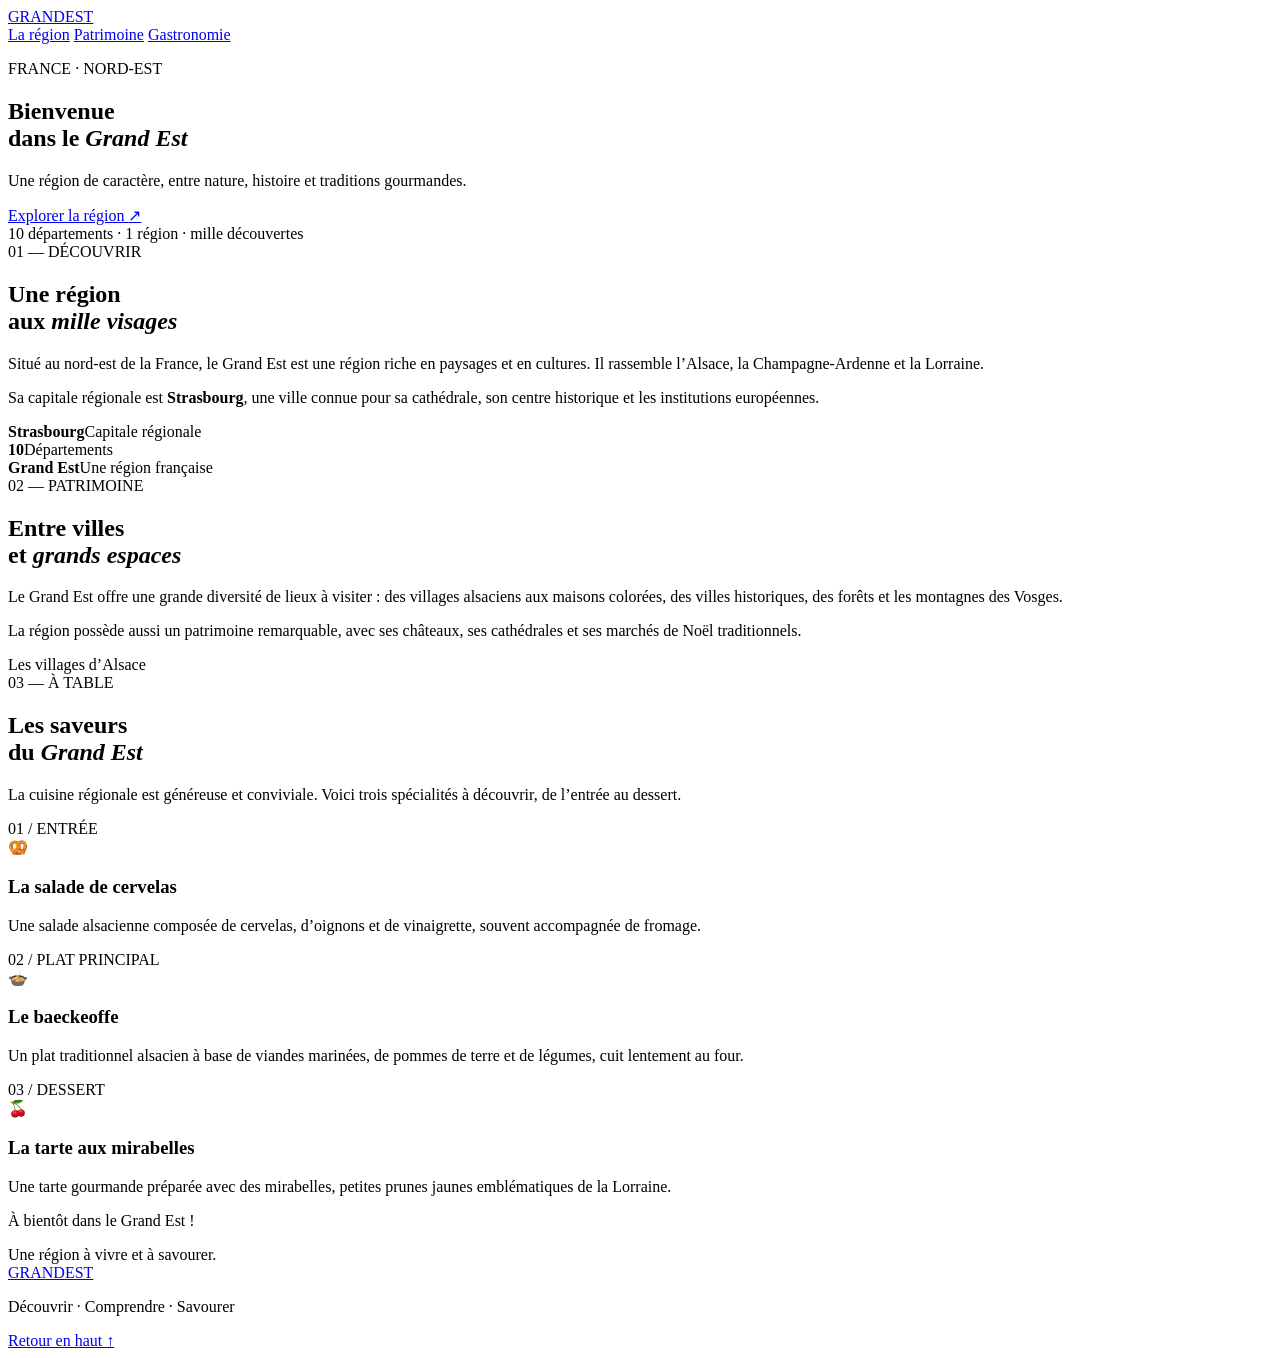
==== index.html @ 7e4b3172 "Add Grand Est website homepage" ====
<!DOCTYPE html>
<html lang="fr">
<head>
  <meta charset="UTF-8">
  <meta name="viewport" content="width=device-width, initial-scale=1.0">
  <meta name="description" content="Découvrez la région Grand Est : ses paysages, son patrimoine et sa gastronomie.">
  <title>Grand Est — Une région à découvrir</title>
  <link rel="preconnect" href="https://fonts.googleapis.com">
  <link rel="preconnect" href="https://fonts.gstatic.com" crossorigin>
  <link href="https://fonts.googleapis.com/css2?family=DM+Sans:wght@400;500;600;700&family=Playfair+Display:wght@600;700;800&display=swap" rel="stylesheet">
  <link rel="stylesheet" href="style.css">
</head>
<body>
  <header class="site-header">
    <a class="logo" href="#accueil">GRAND<span>EST</span></a>
    <nav aria-label="Navigation principale">
      <a href="#region">La région</a>
      <a href="#patrimoine">Patrimoine</a>
      <a href="#gastronomie">Gastronomie</a>
    </nav>
  </header>

  <main>
    <section class="hero" id="accueil">
      <div class="hero-shade"></div>
      <div class="hero-content">
        <p class="eyebrow">FRANCE · NORD-EST</p>
        <h1>Bienvenue<br>dans le <em>Grand Est</em></h1>
        <p class="hero-text">Une région de caractère, entre nature, histoire et traditions gourmandes.</p>
        <a class="button" href="#region">Explorer la région <span>↗</span></a>
      </div>
      <div class="hero-note">10 départements · 1 région · mille découvertes</div>
    </section>

    <section class="intro section" id="region">
      <div class="section-kicker">01 — DÉCOUVRIR</div>
      <div class="intro-grid">
        <div>
          <h2>Une région<br>aux <em>mille visages</em></h2>
        </div>
        <div class="intro-copy">
          <p>Situé au nord-est de la France, le Grand Est est une région riche en paysages et en cultures. Il rassemble l’Alsace, la Champagne-Ardenne et la Lorraine.</p>
          <p>Sa capitale régionale est <strong>Strasbourg</strong>, une ville connue pour sa cathédrale, son centre historique et les institutions européennes.</p>
        </div>
      </div>
      <div class="facts">
        <div><strong>Strasbourg</strong><span>Capitale régionale</span></div>
        <div><strong>10</strong><span>Départements</span></div>
        <div><strong>Grand Est</strong><span>Une région française</span></div>
      </div>
    </section>

    <section class="heritage section" id="patrimoine">
      <div class="section-kicker">02 — PATRIMOINE</div>
      <div class="heritage-grid">
        <div class="heritage-copy">
          <h2>Entre villes<br>et <em>grands espaces</em></h2>
          <p>Le Grand Est offre une grande diversité de lieux à visiter : des villages alsaciens aux maisons colorées, des villes historiques, des forêts et les montagnes des Vosges.</p>
          <p>La région possède aussi un patrimoine remarquable, avec ses châteaux, ses cathédrales et ses marchés de Noël traditionnels.</p>
        </div>
        <div class="heritage-image" role="img" aria-label="Maisons traditionnelles à colombages en Alsace">
          <span>Les villages d’Alsace</span>
        </div>
      </div>
    </section>

    <section class="food section" id="gastronomie">
      <div class="section-kicker">03 — À TABLE</div>
      <div class="food-heading">
        <div>
          <h2>Les saveurs<br>du <em>Grand Est</em></h2>
        </div>
        <p>La cuisine régionale est généreuse et conviviale. Voici trois spécialités à découvrir, de l’entrée au dessert.</p>
      </div>
      <div class="food-grid">
        <article class="food-card">
          <div class="food-number">01 / ENTRÉE</div>
          <div class="food-photo choucroute"><span>🥨</span></div>
          <div class="food-info">
            <h3>La salade de cervelas</h3>
            <p>Une salade alsacienne composée de cervelas, d’oignons et de vinaigrette, souvent accompagnée de fromage.</p>
          </div>
        </article>
        <article class="food-card">
          <div class="food-number">02 / PLAT PRINCIPAL</div>
          <div class="food-photo baeckeoffe"><span>🍲</span></div>
          <div class="food-info">
            <h3>Le baeckeoffe</h3>
            <p>Un plat traditionnel alsacien à base de viandes marinées, de pommes de terre et de légumes, cuit lentement au four.</p>
          </div>
        </article>
        <article class="food-card">
          <div class="food-number">03 / DESSERT</div>
          <div class="food-photo tarte"><span>🍒</span></div>
          <div class="food-info">
            <h3>La tarte aux mirabelles</h3>
            <p>Une tarte gourmande préparée avec des mirabelles, petites prunes jaunes emblématiques de la Lorraine.</p>
          </div>
        </article>
      </div>
    </section>

    <section class="closing">
      <p>À bientôt dans le Grand Est !</p>
      <span>Une région à vivre et à savourer.</span>
    </section>
  </main>

  <footer>
    <a class="logo" href="#accueil">GRAND<span>EST</span></a>
    <p>Découvrir · Comprendre · Savourer</p>
    <a href="#accueil" class="back-top">Retour en haut ↑</a>
  </footer>
</body>
</html>
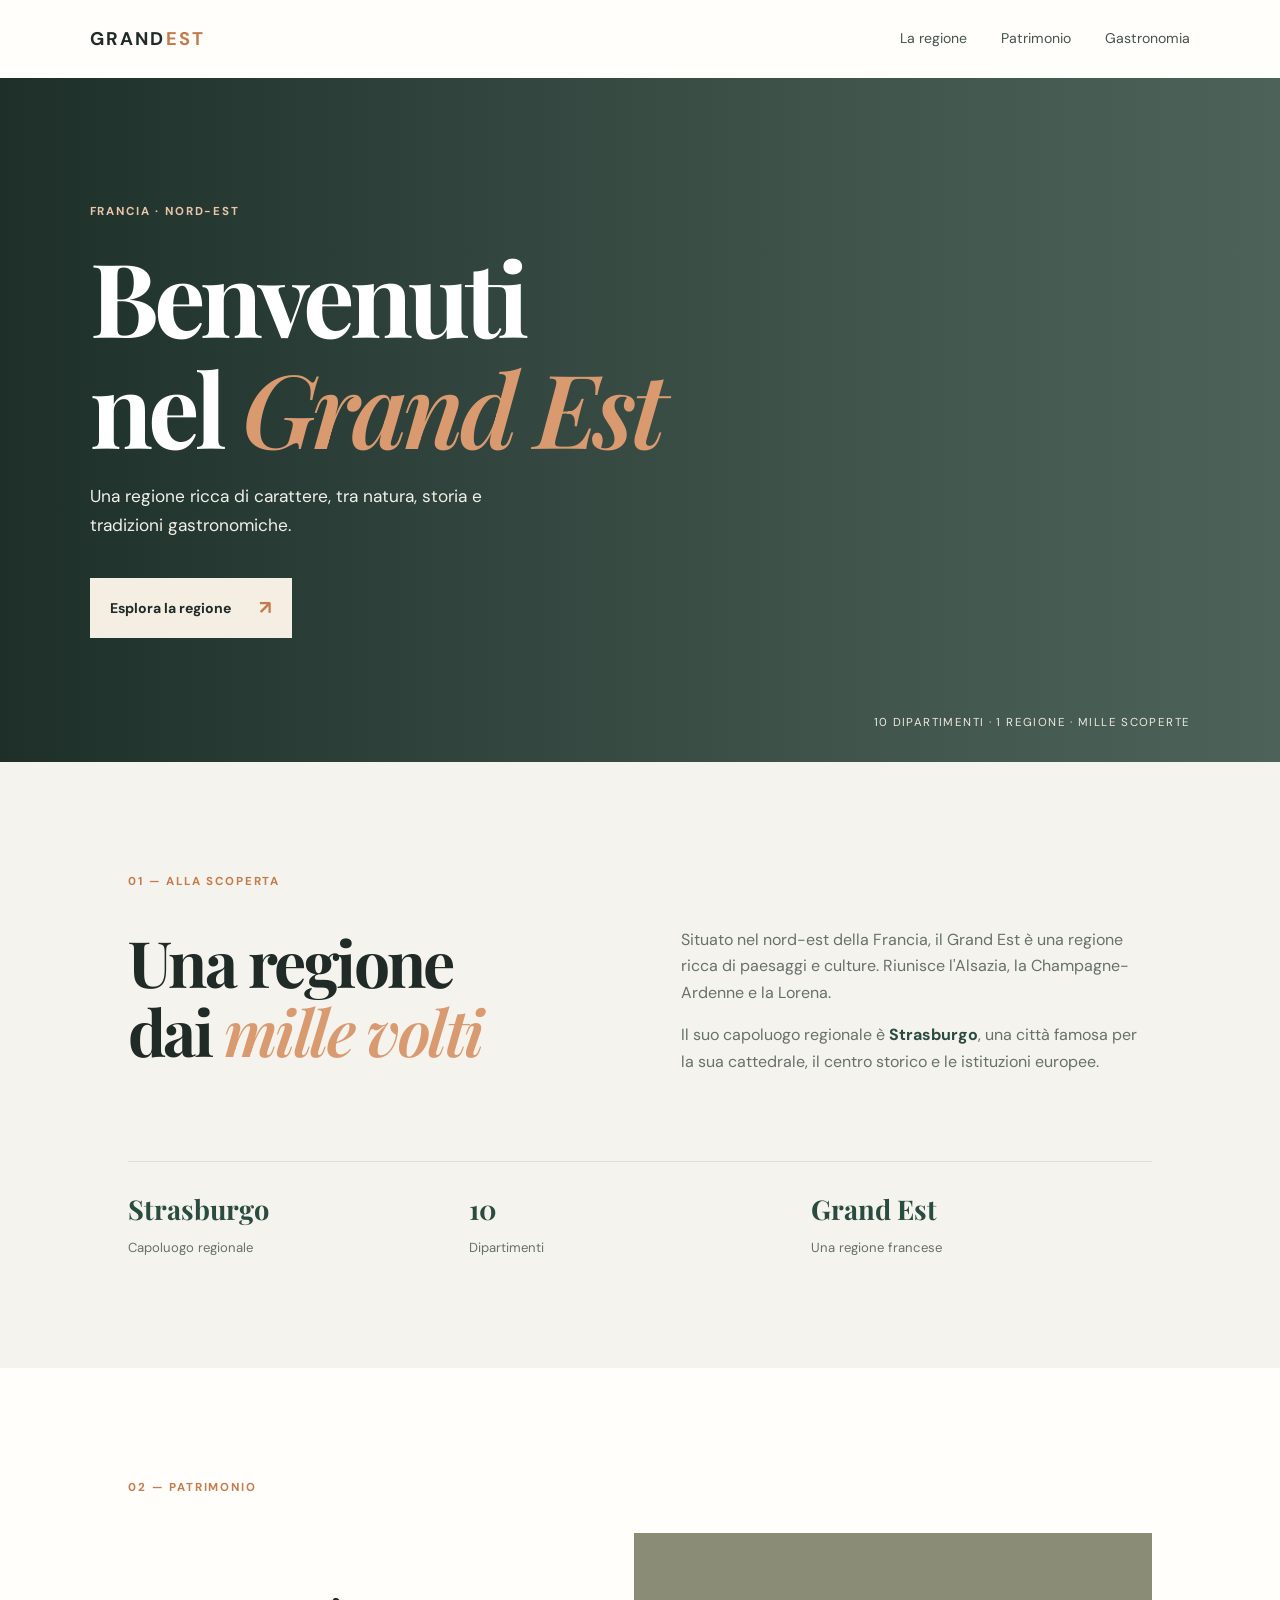
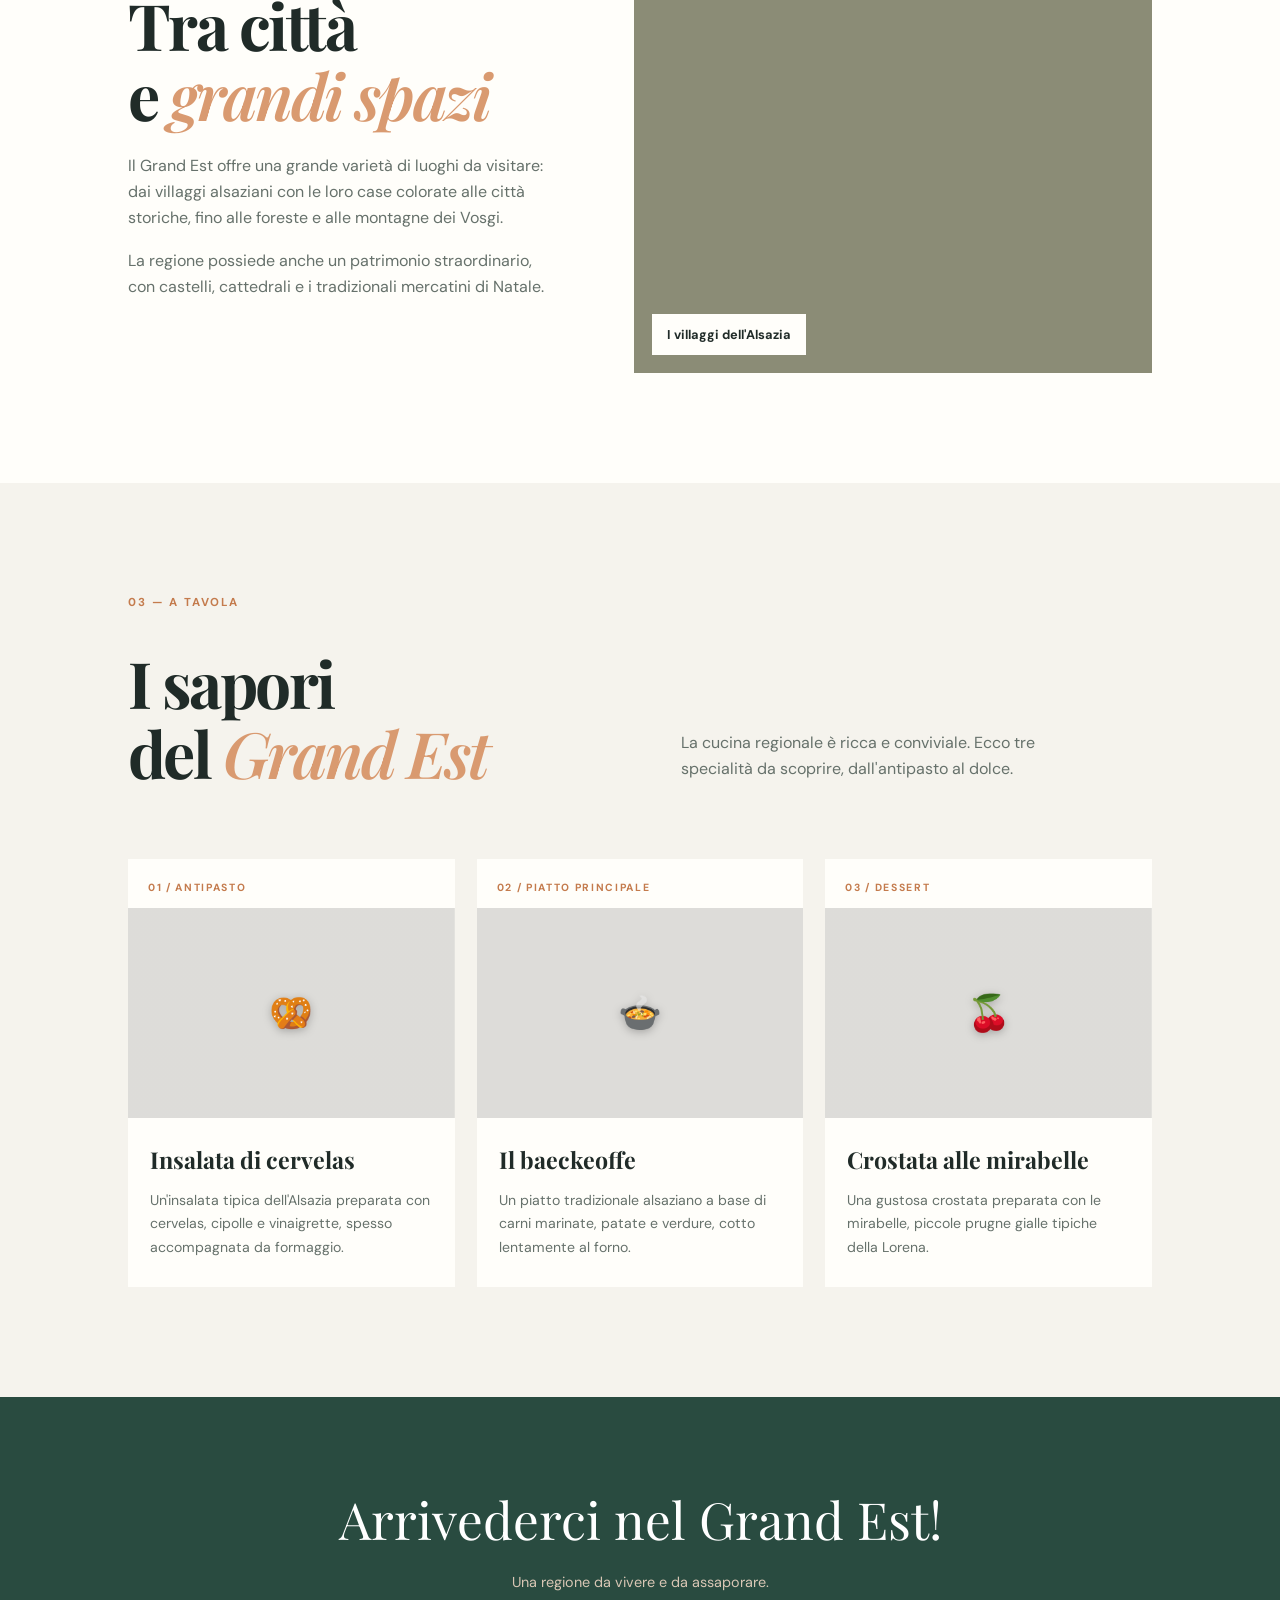
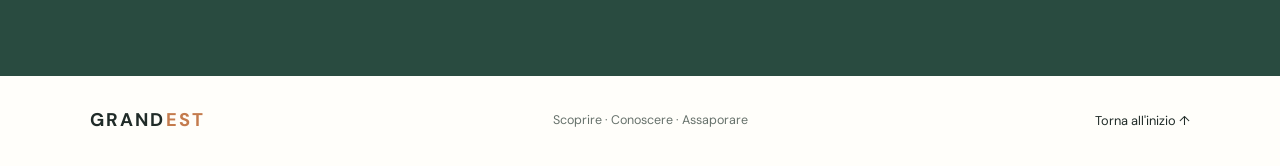
==== commit 28919fe9: "Translate website content into Italian" ====
--- a/index.html
+++ b/index.html
@@ -1,10 +1,10 @@
 <!DOCTYPE html>
-<html lang="fr">
+<html lang="it">
 <head>
   <meta charset="UTF-8">
   <meta name="viewport" content="width=device-width, initial-scale=1.0">
-  <meta name="description" content="Découvrez la région Grand Est : ses paysages, son patrimoine et sa gastronomie.">
-  <title>Grand Est — Une région à découvrir</title>
+  <meta name="description" content="Scopri la regione Grand Est: i suoi paesaggi, il patrimonio e la gastronomia.">
+  <title>Grand Est — Una regione da scoprire</title>
   <link rel="preconnect" href="https://fonts.googleapis.com">
   <link rel="preconnect" href="https://fonts.gstatic.com" crossorigin>
   <link href="https://fonts.googleapis.com/css2?family=DM+Sans:wght@400;500;600;700&family=Playfair+Display:wght@600;700;800&display=swap" rel="stylesheet">
@@ -12,104 +12,104 @@
 </head>
 <body>
   <header class="site-header">
-    <a class="logo" href="#accueil">GRAND<span>EST</span></a>
-    <nav aria-label="Navigation principale">
-      <a href="#region">La région</a>
-      <a href="#patrimoine">Patrimoine</a>
-      <a href="#gastronomie">Gastronomie</a>
+    <a class="logo" href="#inizio">GRAND<span>EST</span></a>
+    <nav aria-label="Navigazione principale">
+      <a href="#regione">La regione</a>
+      <a href="#patrimonio">Patrimonio</a>
+      <a href="#gastronomia">Gastronomia</a>
     </nav>
   </header>
 
   <main>
-    <section class="hero" id="accueil">
+    <section class="hero" id="inizio">
       <div class="hero-shade"></div>
       <div class="hero-content">
-        <p class="eyebrow">FRANCE · NORD-EST</p>
-        <h1>Bienvenue<br>dans le <em>Grand Est</em></h1>
-        <p class="hero-text">Une région de caractère, entre nature, histoire et traditions gourmandes.</p>
-        <a class="button" href="#region">Explorer la région <span>↗</span></a>
+        <p class="eyebrow">FRANCIA · NORD-EST</p>
+        <h1>Benvenuti<br>nel <em>Grand Est</em></h1>
+        <p class="hero-text">Una regione ricca di carattere, tra natura, storia e tradizioni gastronomiche.</p>
+        <a class="button" href="#regione">Esplora la regione <span>↗</span></a>
       </div>
-      <div class="hero-note">10 départements · 1 région · mille découvertes</div>
+      <div class="hero-note">10 dipartimenti · 1 regione · mille scoperte</div>
     </section>
 
-    <section class="intro section" id="region">
-      <div class="section-kicker">01 — DÉCOUVRIR</div>
+    <section class="intro section" id="regione">
+      <div class="section-kicker">01 — ALLA SCOPERTA</div>
       <div class="intro-grid">
         <div>
-          <h2>Une région<br>aux <em>mille visages</em></h2>
+          <h2>Una regione<br>dai <em>mille volti</em></h2>
         </div>
         <div class="intro-copy">
-          <p>Situé au nord-est de la France, le Grand Est est une région riche en paysages et en cultures. Il rassemble l’Alsace, la Champagne-Ardenne et la Lorraine.</p>
-          <p>Sa capitale régionale est <strong>Strasbourg</strong>, une ville connue pour sa cathédrale, son centre historique et les institutions européennes.</p>
+          <p>Situato nel nord-est della Francia, il Grand Est è una regione ricca di paesaggi e culture. Riunisce l'Alsazia, la Champagne-Ardenne e la Lorena.</p>
+          <p>Il suo capoluogo regionale è <strong>Strasburgo</strong>, una città famosa per la sua cattedrale, il centro storico e le istituzioni europee.</p>
         </div>
       </div>
       <div class="facts">
-        <div><strong>Strasbourg</strong><span>Capitale régionale</span></div>
-        <div><strong>10</strong><span>Départements</span></div>
-        <div><strong>Grand Est</strong><span>Une région française</span></div>
+        <div><strong>Strasburgo</strong><span>Capoluogo regionale</span></div>
+        <div><strong>10</strong><span>Dipartimenti</span></div>
+        <div><strong>Grand Est</strong><span>Una regione francese</span></div>
       </div>
     </section>
 
-    <section class="heritage section" id="patrimoine">
-      <div class="section-kicker">02 — PATRIMOINE</div>
+    <section class="heritage section" id="patrimonio">
+      <div class="section-kicker">02 — PATRIMONIO</div>
       <div class="heritage-grid">
         <div class="heritage-copy">
-          <h2>Entre villes<br>et <em>grands espaces</em></h2>
-          <p>Le Grand Est offre une grande diversité de lieux à visiter : des villages alsaciens aux maisons colorées, des villes historiques, des forêts et les montagnes des Vosges.</p>
-          <p>La région possède aussi un patrimoine remarquable, avec ses châteaux, ses cathédrales et ses marchés de Noël traditionnels.</p>
+          <h2>Tra città<br>e <em>grandi spazi</em></h2>
+          <p>Il Grand Est offre una grande varietà di luoghi da visitare: dai villaggi alsaziani con le loro case colorate alle città storiche, fino alle foreste e alle montagne dei Vosgi.</p>
+          <p>La regione possiede anche un patrimonio straordinario, con castelli, cattedrali e i tradizionali mercatini di Natale.</p>
         </div>
-        <div class="heritage-image" role="img" aria-label="Maisons traditionnelles à colombages en Alsace">
-          <span>Les villages d’Alsace</span>
+        <div class="heritage-image" role="img" aria-label="Case tradizionali a graticcio in Alsazia">
+          <span>I villaggi dell'Alsazia</span>
         </div>
       </div>
     </section>
 
-    <section class="food section" id="gastronomie">
-      <div class="section-kicker">03 — À TABLE</div>
+    <section class="food section" id="gastronomia">
+      <div class="section-kicker">03 — A TAVOLA</div>
       <div class="food-heading">
         <div>
-          <h2>Les saveurs<br>du <em>Grand Est</em></h2>
+          <h2>I sapori<br>del <em>Grand Est</em></h2>
         </div>
-        <p>La cuisine régionale est généreuse et conviviale. Voici trois spécialités à découvrir, de l’entrée au dessert.</p>
+        <p>La cucina regionale è ricca e conviviale. Ecco tre specialità da scoprire, dall'antipasto al dolce.</p>
       </div>
       <div class="food-grid">
         <article class="food-card">
-          <div class="food-number">01 / ENTRÉE</div>
+          <div class="food-number">01 / ANTIPASTO</div>
           <div class="food-photo choucroute"><span>🥨</span></div>
           <div class="food-info">
-            <h3>La salade de cervelas</h3>
-            <p>Une salade alsacienne composée de cervelas, d’oignons et de vinaigrette, souvent accompagnée de fromage.</p>
+            <h3>Insalata di cervelas</h3>
+            <p>Un'insalata tipica dell'Alsazia preparata con cervelas, cipolle e vinaigrette, spesso accompagnata da formaggio.</p>
           </div>
         </article>
         <article class="food-card">
-          <div class="food-number">02 / PLAT PRINCIPAL</div>
+          <div class="food-number">02 / PIATTO PRINCIPALE</div>
           <div class="food-photo baeckeoffe"><span>🍲</span></div>
           <div class="food-info">
-            <h3>Le baeckeoffe</h3>
-            <p>Un plat traditionnel alsacien à base de viandes marinées, de pommes de terre et de légumes, cuit lentement au four.</p>
+            <h3>Il baeckeoffe</h3>
+            <p>Un piatto tradizionale alsaziano a base di carni marinate, patate e verdure, cotto lentamente al forno.</p>
           </div>
         </article>
         <article class="food-card">
           <div class="food-number">03 / DESSERT</div>
           <div class="food-photo tarte"><span>🍒</span></div>
           <div class="food-info">
-            <h3>La tarte aux mirabelles</h3>
-            <p>Une tarte gourmande préparée avec des mirabelles, petites prunes jaunes emblématiques de la Lorraine.</p>
+            <h3>Crostata alle mirabelle</h3>
+            <p>Una gustosa crostata preparata con le mirabelle, piccole prugne gialle tipiche della Lorena.</p>
           </div>
         </article>
       </div>
     </section>
 
     <section class="closing">
-      <p>À bientôt dans le Grand Est !</p>
-      <span>Une région à vivre et à savourer.</span>
+      <p>Arrivederci nel Grand Est!</p>
+      <span>Una regione da vivere e da assaporare.</span>
     </section>
   </main>
 
   <footer>
-    <a class="logo" href="#accueil">GRAND<span>EST</span></a>
-    <p>Découvrir · Comprendre · Savourer</p>
-    <a href="#accueil" class="back-top">Retour en haut ↑</a>
+    <a class="logo" href="#inizio">GRAND<span>EST</span></a>
+    <p>Scoprire · Conoscere · Assaporare</p>
+    <a href="#inizio" class="back-top">Torna all'inizio ↑</a>
   </footer>
 </body>
 </html>
--- a/style.css
+++ b/style.css
@@ -0,0 +1,83 @@
+:root {
+  --ink: #202b28;
+  --muted: #66716b;
+  --cream: #f5f3ed;
+  --paper: #fffefa;
+  --green: #294b40;
+  --orange: #c47b4d;
+  --line: #deded5;
+}
+* { box-sizing: border-box; }
+html { scroll-behavior: smooth; }
+body { margin: 0; color: var(--ink); background: var(--paper); font-family: "DM Sans", sans-serif; line-height: 1.65; }
+a { color: inherit; text-decoration: none; }
+.site-header { height: 78px; padding: 0 7%; display: flex; align-items: center; justify-content: space-between; background: var(--paper); }
+.logo { font-size: 1.15rem; font-weight: 700; letter-spacing: .12em; }
+.logo span { color: var(--orange); }
+nav { display: flex; gap: 34px; }
+nav a { font-size: .88rem; color: #46534d; transition: color .2s; }
+nav a:hover, .back-top:hover { color: var(--orange); }
+.hero { min-height: 610px; height: min(76vh, 760px); position: relative; display: flex; align-items: center; padding: 7%; color: white; background: #52685e url("https://images.unsplash.com/photo-1500530855697-b586d89ba3ee?auto=format&fit=crop&w=2000&q=85") center 52%/cover; }
+.hero-shade { position: absolute; inset: 0; background: linear-gradient(90deg, rgba(15,31,27,.78), rgba(15,31,27,.28) 65%, rgba(15,31,27,.08)); }
+.hero-content { position: relative; max-width: 650px; }
+.eyebrow, .section-kicker, .food-number { font-size: .72rem; font-weight: 700; letter-spacing: .16em; }
+.eyebrow { color: #e9c6a8; }
+h1, h2, h3, p { margin-top: 0; }
+h1, h2 { font-family: "Playfair Display", Georgia, serif; line-height: 1.08; }
+h1 { margin: 20px 0; font-size: clamp(3.6rem, 8vw, 6.8rem); letter-spacing: -.045em; }
+h1 em, h2 em { color: #d99a70; font-weight: 600; }
+.hero-text { max-width: 430px; color: #f0f0e9; font-size: 1.08rem; }
+.button { display: inline-flex; gap: 28px; align-items: center; margin-top: 22px; padding: 14px 20px; background: #f5eee3; color: var(--ink); font-size: .88rem; font-weight: 700; }
+.button span { color: var(--orange); font-size: 1.2rem; }
+.hero-note { position: absolute; right: 7%; bottom: 30px; font-size: .72rem; letter-spacing: .12em; color: #eee9df; text-transform: uppercase; }
+.section { padding: 110px 10%; }
+.section-kicker { color: var(--orange); margin-bottom: 36px; }
+.intro { background: var(--cream); }
+.intro-grid, .food-heading { display: grid; grid-template-columns: 1fr 1fr; gap: 8%; }
+h2 { font-size: clamp(2.8rem, 5vw, 4.5rem); letter-spacing: -.04em; margin-bottom: 24px; }
+.intro-copy { max-width: 540px; color: var(--muted); }
+.intro-copy strong { color: var(--green); }
+.facts { display: grid; grid-template-columns: repeat(3, 1fr); margin-top: 70px; border-top: 1px solid var(--line); }
+.facts div { padding: 25px 20px 0 0; display: flex; flex-direction: column; gap: 5px; }
+.facts strong { font-family: "Playfair Display", serif; font-size: 1.7rem; color: var(--green); }
+.facts span { font-size: .82rem; color: var(--muted); }
+.heritage-grid { display: grid; grid-template-columns: .9fr 1.1fr; gap: 8%; align-items: center; }
+.heritage-copy p { color: var(--muted); max-width: 470px; }
+.heritage-image { min-height: 440px; position: relative; background: #8b8c76 url("https://images.unsplash.com/photo-1470770841072-f978cf4d019e?auto=format&fit=crop&w=1200&q=85") center/cover; }
+.heritage-image span { position: absolute; bottom: 18px; left: 18px; background: var(--paper); padding: 10px 15px; font-size: .8rem; font-weight: 700; }
+.food { background: var(--cream); }
+.food-heading { align-items: end; margin-bottom: 48px; }
+.food-heading p { max-width: 420px; color: var(--muted); margin-bottom: 28px; }
+.food-grid { display: grid; grid-template-columns: repeat(3, 1fr); gap: 22px; }
+.food-card { background: var(--paper); }
+.food-number { padding: 20px 20px 12px; color: var(--orange); font-size: .65rem; }
+.food-photo { height: 210px; display: grid; place-items: center; background-size: cover; background-position: center; }
+.food-photo span { font-size: 2.2rem; filter: drop-shadow(0 2px 4px rgba(0,0,0,.25)); }
+.choucroute { background-image: linear-gradient(#0002,#0002), url("https://images.unsplash.com/photo-1547592180-85f173990554?auto=format&fit=crop&w=800&q=80"); }
+.baeckeoffe { background-image: linear-gradient(#0002,#0002), url("https://images.unsplash.com/photo-1547592180-85f173990554?auto=format&fit=crop&w=800&q=80"); }
+.tarte { background-image: linear-gradient(#0002,#0002), url("https://images.unsplash.com/photo-1488477181946-6428a0291777?auto=format&fit=crop&w=800&q=80"); }
+.food-info { padding: 23px 22px 28px; }
+.food-info h3 { font-family: "Playfair Display", serif; font-size: 1.45rem; margin-bottom: 10px; }
+.food-info p { color: var(--muted); font-size: .88rem; margin-bottom: 0; }
+.closing { padding: 80px 20px; text-align: center; background: var(--green); color: white; }
+.closing p { font-family: "Playfair Display", serif; font-size: clamp(2rem, 4vw, 3.2rem); margin-bottom: 8px; }
+.closing span { color: #d9c7b5; font-size: .9rem; }
+footer { min-height: 90px; padding: 22px 7%; display: flex; align-items: center; justify-content: space-between; gap: 20px; }
+footer p { color: var(--muted); font-size: .78rem; margin: 0; }
+.back-top { font-size: .8rem; }
+@media (max-width: 760px) {
+  .site-header { height: auto; min-height: 72px; padding: 18px 6%; align-items: flex-start; gap: 16px; flex-direction: column; }
+  nav { gap: 18px; flex-wrap: wrap; }
+  .hero { min-height: 590px; height: auto; padding: 90px 7%; }
+  .hero-note { left: 7%; right: auto; font-size: .6rem; }
+  .section { padding: 75px 7%; }
+  .intro-grid, .heritage-grid, .food-heading { grid-template-columns: 1fr; gap: 18px; }
+  .facts { margin-top: 40px; }
+  .facts div { padding-right: 8px; }
+  .facts strong { font-size: 1.25rem; }
+  .heritage-image { min-height: 320px; }
+  .food-grid { grid-template-columns: 1fr; gap: 18px; }
+  .food-photo { height: 240px; }
+  footer { align-items: flex-start; flex-direction: column; padding: 28px 7%; }
+}
+@media (prefers-reduced-motion: reduce) { html { scroll-behavior: auto; } * { transition: none !important; } }
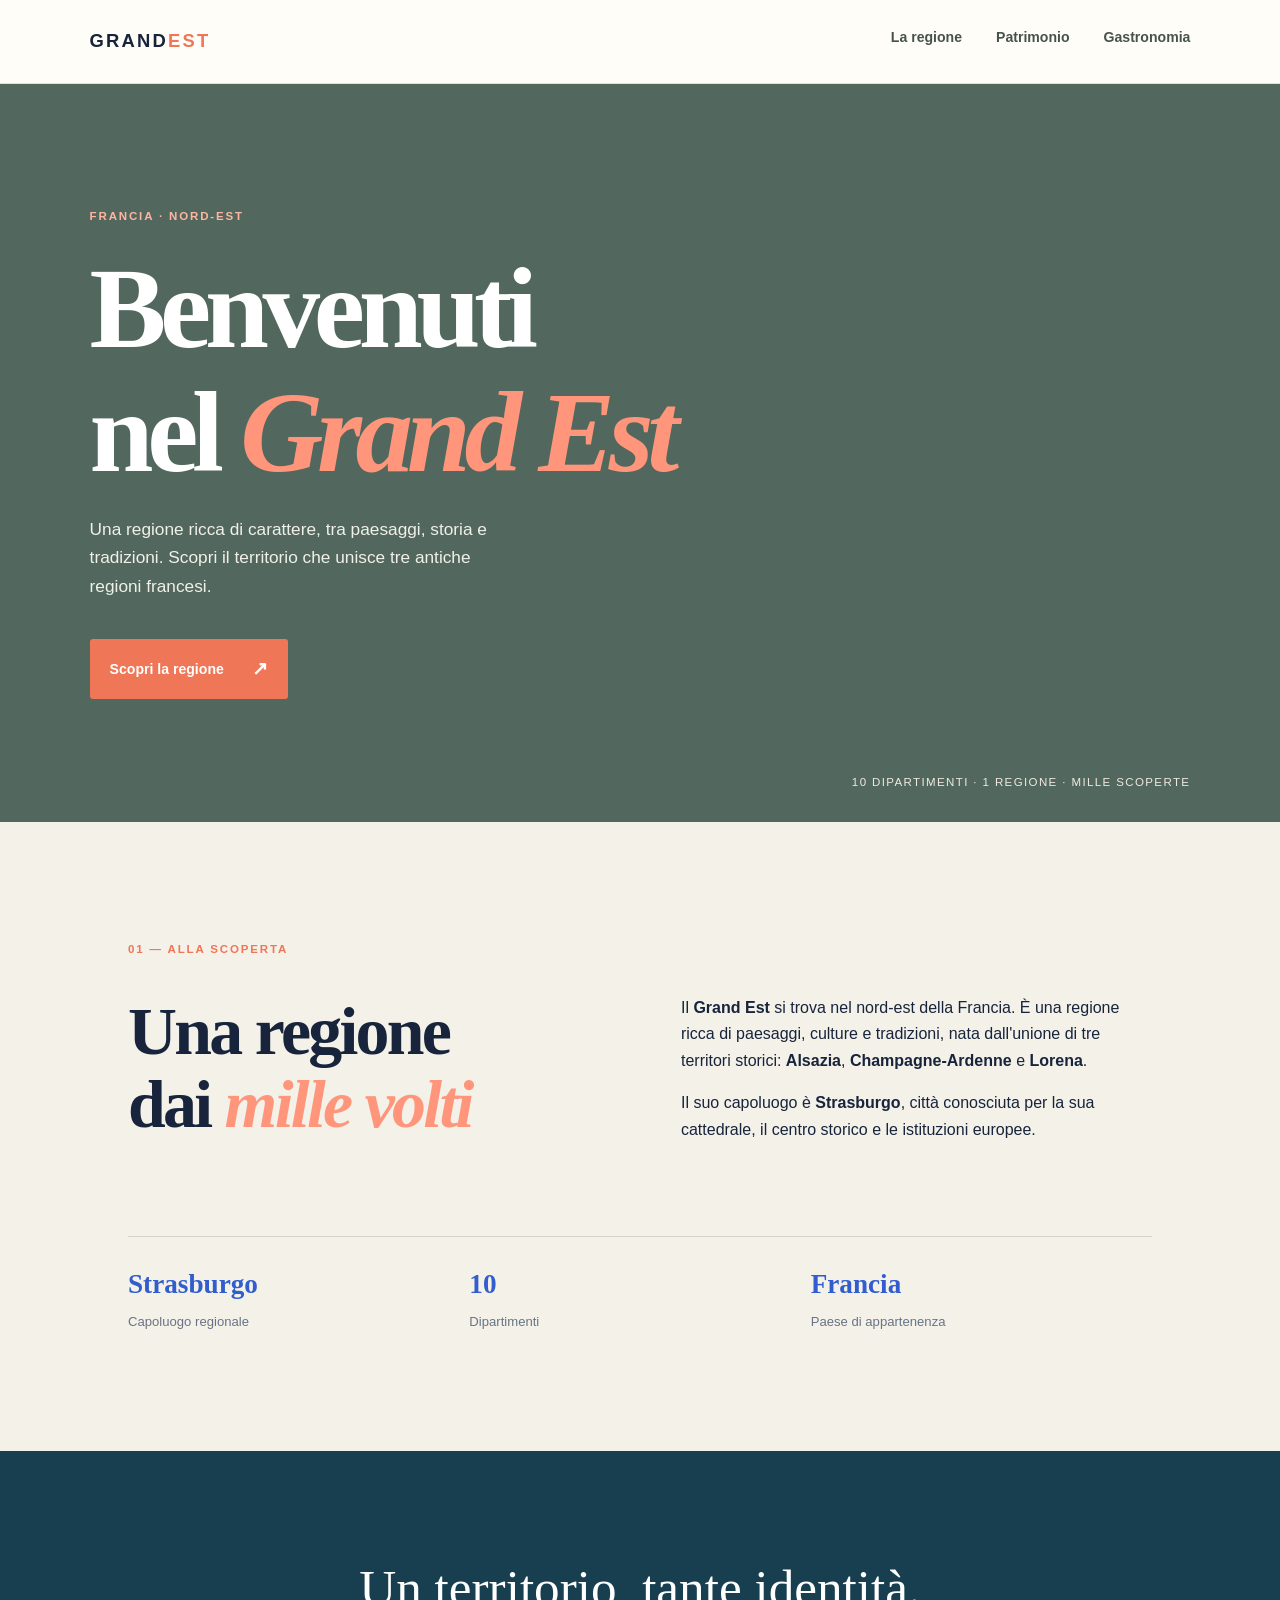
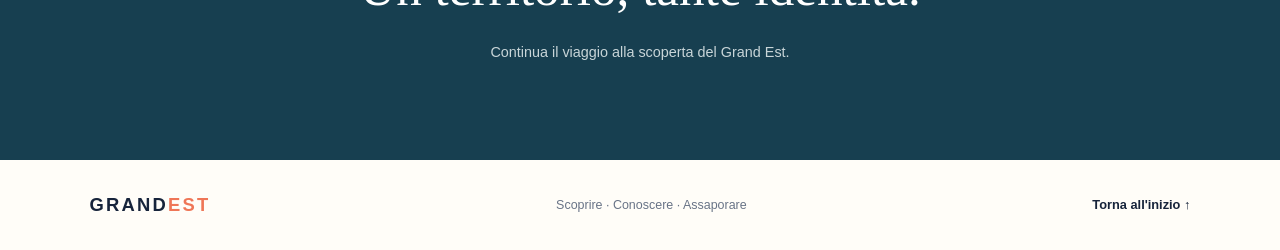
==== commit 60e9b7b5: "Organizza la home nella pagina La regione" ====
--- a/index.html
+++ b/index.html
@@ -1,115 +1,7 @@
 <!DOCTYPE html>
-<html lang="it">
-<head>
-  <meta charset="UTF-8">
-  <meta name="viewport" content="width=device-width, initial-scale=1.0">
-  <meta name="description" content="Scopri la regione Grand Est: i suoi paesaggi, il patrimonio e la gastronomia.">
-  <title>Grand Est — Una regione da scoprire</title>
-  <link rel="preconnect" href="https://fonts.googleapis.com">
-  <link rel="preconnect" href="https://fonts.gstatic.com" crossorigin>
-  <link href="https://fonts.googleapis.com/css2?family=DM+Sans:wght@400;500;600;700&family=Playfair+Display:wght@600;700;800&display=swap" rel="stylesheet">
-  <link rel="stylesheet" href="style.css">
-</head>
+<html lang="it"><head><meta charset="UTF-8"><meta name="viewport" content="width=device-width, initial-scale=1.0"><meta name="description" content="Scopri il Grand Est, regione del nord-est della Francia."><title>Grand Est — La regione</title><link rel="stylesheet" href="style.css"></head>
 <body>
-  <header class="site-header">
-    <a class="logo" href="#inizio">GRAND<span>EST</span></a>
-    <nav aria-label="Navigazione principale">
-      <a href="#regione">La regione</a>
-      <a href="#patrimonio">Patrimonio</a>
-      <a href="#gastronomia">Gastronomia</a>
-    </nav>
-  </header>
-
-  <main>
-    <section class="hero" id="inizio">
-      <div class="hero-shade"></div>
-      <div class="hero-content">
-        <p class="eyebrow">FRANCIA · NORD-EST</p>
-        <h1>Benvenuti<br>nel <em>Grand Est</em></h1>
-        <p class="hero-text">Una regione ricca di carattere, tra natura, storia e tradizioni gastronomiche.</p>
-        <a class="button" href="#regione">Esplora la regione <span>↗</span></a>
-      </div>
-      <div class="hero-note">10 dipartimenti · 1 regione · mille scoperte</div>
-    </section>
-
-    <section class="intro section" id="regione">
-      <div class="section-kicker">01 — ALLA SCOPERTA</div>
-      <div class="intro-grid">
-        <div>
-          <h2>Una regione<br>dai <em>mille volti</em></h2>
-        </div>
-        <div class="intro-copy">
-          <p>Situato nel nord-est della Francia, il Grand Est è una regione ricca di paesaggi e culture. Riunisce l'Alsazia, la Champagne-Ardenne e la Lorena.</p>
-          <p>Il suo capoluogo regionale è <strong>Strasburgo</strong>, una città famosa per la sua cattedrale, il centro storico e le istituzioni europee.</p>
-        </div>
-      </div>
-      <div class="facts">
-        <div><strong>Strasburgo</strong><span>Capoluogo regionale</span></div>
-        <div><strong>10</strong><span>Dipartimenti</span></div>
-        <div><strong>Grand Est</strong><span>Una regione francese</span></div>
-      </div>
-    </section>
-
-    <section class="heritage section" id="patrimonio">
-      <div class="section-kicker">02 — PATRIMONIO</div>
-      <div class="heritage-grid">
-        <div class="heritage-copy">
-          <h2>Tra città<br>e <em>grandi spazi</em></h2>
-          <p>Il Grand Est offre una grande varietà di luoghi da visitare: dai villaggi alsaziani con le loro case colorate alle città storiche, fino alle foreste e alle montagne dei Vosgi.</p>
-          <p>La regione possiede anche un patrimonio straordinario, con castelli, cattedrali e i tradizionali mercatini di Natale.</p>
-        </div>
-        <div class="heritage-image" role="img" aria-label="Case tradizionali a graticcio in Alsazia">
-          <span>I villaggi dell'Alsazia</span>
-        </div>
-      </div>
-    </section>
-
-    <section class="food section" id="gastronomia">
-      <div class="section-kicker">03 — A TAVOLA</div>
-      <div class="food-heading">
-        <div>
-          <h2>I sapori<br>del <em>Grand Est</em></h2>
-        </div>
-        <p>La cucina regionale è ricca e conviviale. Ecco tre specialità da scoprire, dall'antipasto al dolce.</p>
-      </div>
-      <div class="food-grid">
-        <article class="food-card">
-          <div class="food-number">01 / ANTIPASTO</div>
-          <div class="food-photo choucroute"><span>🥨</span></div>
-          <div class="food-info">
-            <h3>Insalata di cervelas</h3>
-            <p>Un'insalata tipica dell'Alsazia preparata con cervelas, cipolle e vinaigrette, spesso accompagnata da formaggio.</p>
-          </div>
-        </article>
-        <article class="food-card">
-          <div class="food-number">02 / PIATTO PRINCIPALE</div>
-          <div class="food-photo baeckeoffe"><span>🍲</span></div>
-          <div class="food-info">
-            <h3>Il baeckeoffe</h3>
-            <p>Un piatto tradizionale alsaziano a base di carni marinate, patate e verdure, cotto lentamente al forno.</p>
-          </div>
-        </article>
-        <article class="food-card">
-          <div class="food-number">03 / DESSERT</div>
-          <div class="food-photo tarte"><span>🍒</span></div>
-          <div class="food-info">
-            <h3>Crostata alle mirabelle</h3>
-            <p>Una gustosa crostata preparata con le mirabelle, piccole prugne gialle tipiche della Lorena.</p>
-          </div>
-        </article>
-      </div>
-    </section>
-
-    <section class="closing">
-      <p>Arrivederci nel Grand Est!</p>
-      <span>Una regione da vivere e da assaporare.</span>
-    </section>
-  </main>
-
-  <footer>
-    <a class="logo" href="#inizio">GRAND<span>EST</span></a>
-    <p>Scoprire · Conoscere · Assaporare</p>
-    <a href="#inizio" class="back-top">Torna all'inizio ↑</a>
-  </footer>
-</body>
-</html>+<header class="site-header"><a class="logo" href="index.html">GRAND<span>EST</span></a><nav aria-label="Navigazione principale"><a class="active" href="index.html">La regione</a><a href="patrimonio.html">Patrimonio</a><a href="gastronomia.html">Gastronomia</a></nav></header>
+<main><section class="hero hero-region"><div class="hero-content"><p class="eyebrow">FRANCIA · NORD-EST</p><h1>Benvenuti<br>nel <em>Grand Est</em></h1><p class="hero-text">Una regione ricca di carattere, tra paesaggi, storia e tradizioni. Scopri il territorio che unisce tre antiche regioni francesi.</p><a class="button" href="#presentazione">Scopri la regione <span>↗</span></a></div><div class="hero-note">10 dipartimenti · 1 regione · mille scoperte</div></section>
+<section class="section intro" id="presentazione"><p class="section-kicker">01 — ALLA SCOPERTA</p><div class="intro-grid"><div><h2>Una regione<br>dai <em>mille volti</em></h2></div><div class="copy"><p>Il <strong class="key">Grand Est</strong> si trova nel nord-est della Francia. È una regione ricca di paesaggi, culture e tradizioni, nata dall'unione di tre territori storici: <strong class="key">Alsazia</strong>, <strong class="key">Champagne-Ardenne</strong> e <strong class="key">Lorena</strong>.</p><p>Il suo capoluogo è <strong class="key">Strasburgo</strong>, città conosciuta per la sua cattedrale, il centro storico e le istituzioni europee.</p></div></div><div class="facts"><div><strong>Strasburgo</strong><span>Capoluogo regionale</span></div><div><strong>10</strong><span>Dipartimenti</span></div><div><strong>Francia</strong><span>Paese di appartenenza</span></div></div></section><section class="closing"><p>Un territorio, tante identità.</p><span>Continua il viaggio alla scoperta del Grand Est.</span></section></main>
+<footer><a class="logo" href="index.html">GRAND<span>EST</span></a><p>Scoprire · Conoscere · Assaporare</p><a href="#" class="back-top">Torna all'inizio ↑</a></footer></body></html>
--- a/style.css
+++ b/style.css
@@ -80,4 +80,32 @@
   .food-photo { height: 240px; }
   footer { align-items: flex-start; flex-direction: column; padding: 28px 7%; }
 }
-@media (prefers-reduced-motion: reduce) { html { scroll-behavior: auto; } * { transition: none !important; } }+@media (prefers-reduced-motion: reduce) { html { scroll-behavior: auto; } * { transition: none !important; } }
+/* Redesign: magazine di viaggio contemporaneo */
+:root{--ink:#17243b;--muted:#687386;--cream:#f4f1e9;--paper:#fffdf8;--green:#173f50;--orange:#ef7657;--line:#e4dfd4;--blue:#315dce}
+body{color:var(--ink);background:var(--paper)}
+.site-header{min-height:84px;border-bottom:1px solid var(--line)}
+.logo{font-weight:800}.logo span,.section-kicker,.food-number{color:var(--orange)}
+nav a{font-weight:600;position:relative}nav a:hover{color:var(--blue)}
+nav a:after{content:"";display:block;width:0;height:2px;margin-top:5px;background:var(--orange);transition:width .25s}
+nav a:hover:after{width:100%}
+.hero{min-height:650px;height:min(82vh,820px);overflow:hidden}
+.hero-shade{background:linear-gradient(90deg,rgba(13,28,48,.84),rgba(13,28,48,.42) 58%,rgba(13,28,48,.08))}
+.eyebrow{color:#ffb59f}h1{font-size:clamp(3.8rem,9vw,7.5rem);letter-spacing:-.055em}
+h1 em,h2 em{color:#ff967b}
+.button{background:var(--orange);color:white;border-radius:3px;font-weight:800;transition:transform .2s,background .2s}
+.button:hover{transform:translateY(-3px);background:#dc6045}.button span{color:white}
+.section{padding-top:118px;padding-bottom:118px}
+.intro,.food{background:var(--cream)}h2{font-size:clamp(2.9rem,5.3vw,5rem)}
+.intro-copy,.heritage-copy p,.food-heading p{color:var(--muted)}
+.intro-copy strong,.facts strong{color:var(--blue)}
+.facts{border-top-color:#d8d2c7}
+.heritage-image{border-radius:4px;box-shadow:18px 18px 0 #f0e9dd}
+.heritage-image span{font-weight:800;letter-spacing:.04em}
+.food-grid{gap:24px}
+.food-card{border:1px solid #e9e3d9;overflow:hidden;transition:transform .25s,box-shadow .25s}
+.food-card:hover{transform:translateY(-7px);box-shadow:0 18px 35px rgba(23,36,59,.09)}
+.food-info h3{font-size:1.55rem}.food-info p{color:var(--muted)}
+.closing{background:var(--green);padding:95px 20px}.closing span{color:#c8d5d8}
+.back-top{font-weight:700;transition:color .2s}.back-top:hover{color:var(--orange)}
+@media(max-width:760px){.site-header{min-height:72px}.section{padding-top:78px;padding-bottom:78px}.heritage-image{box-shadow:9px 9px 0 #f0e9dd}.food-grid{gap:19px}}
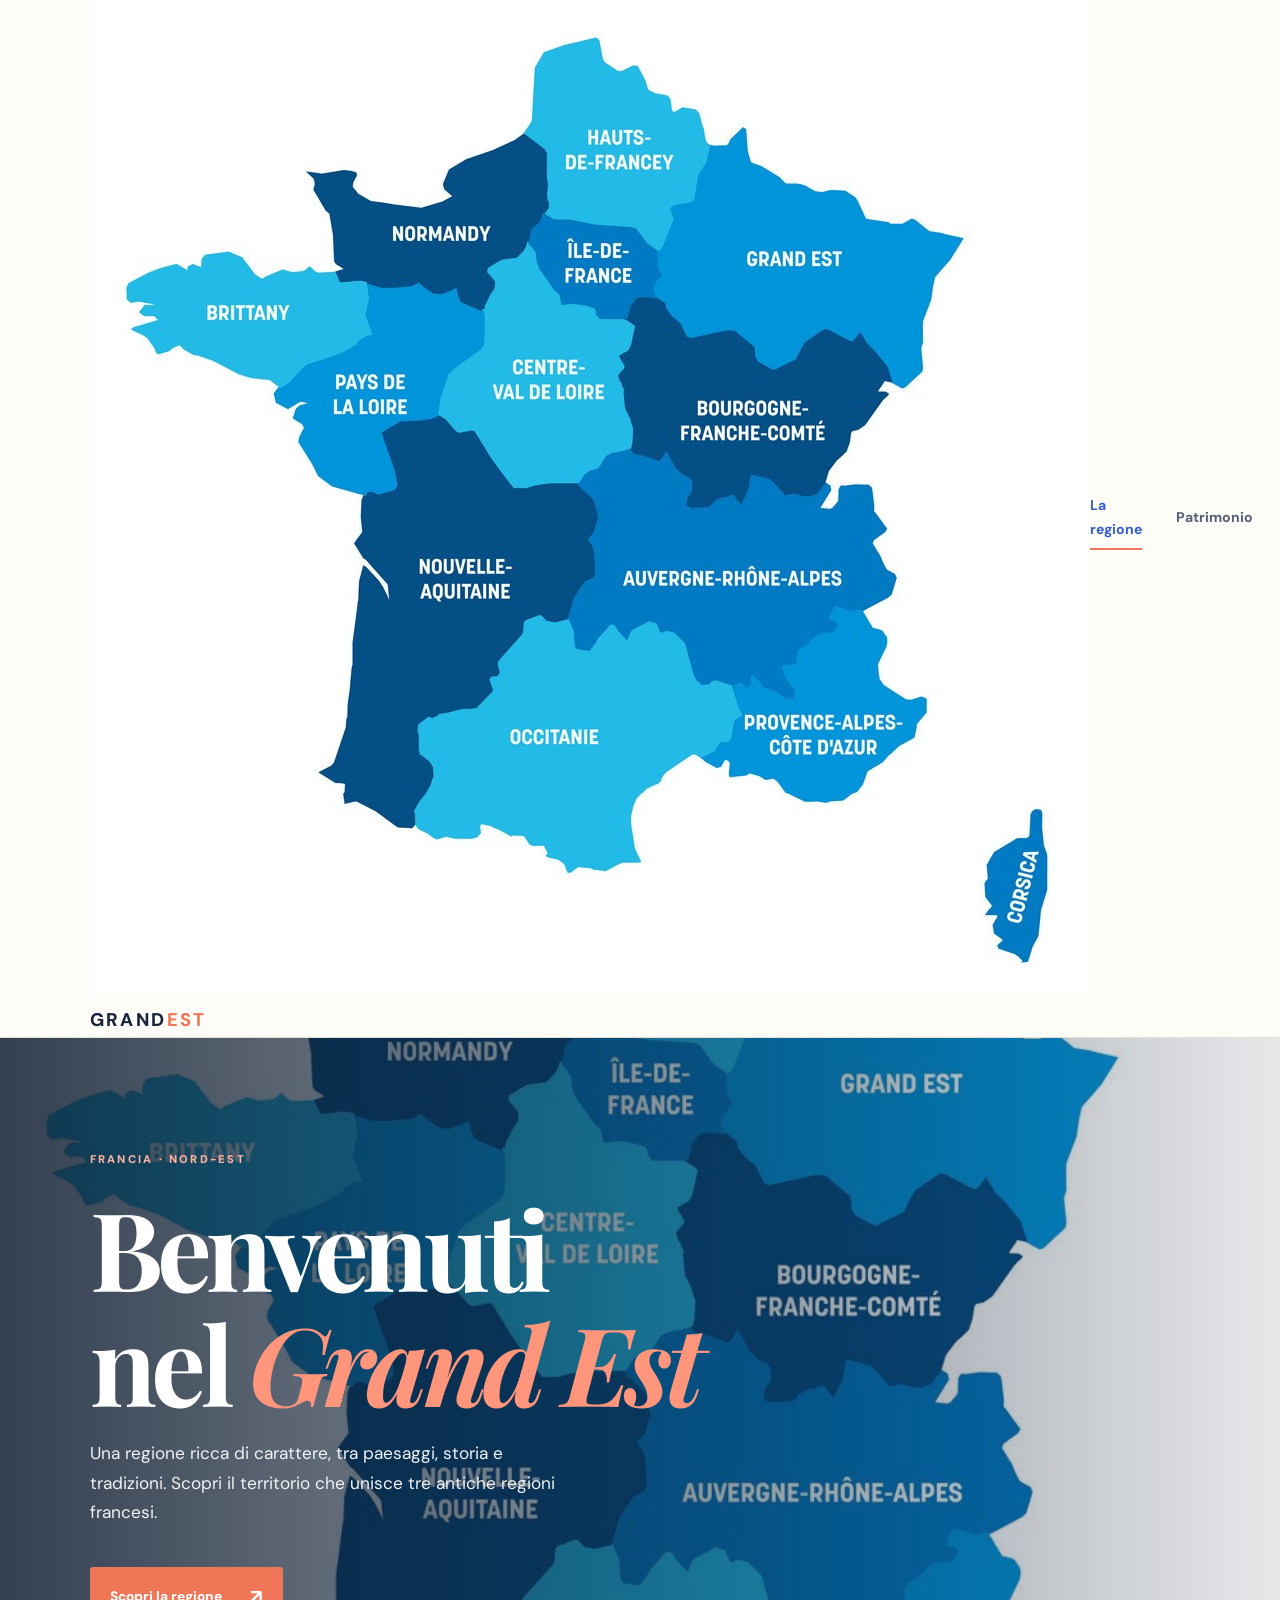
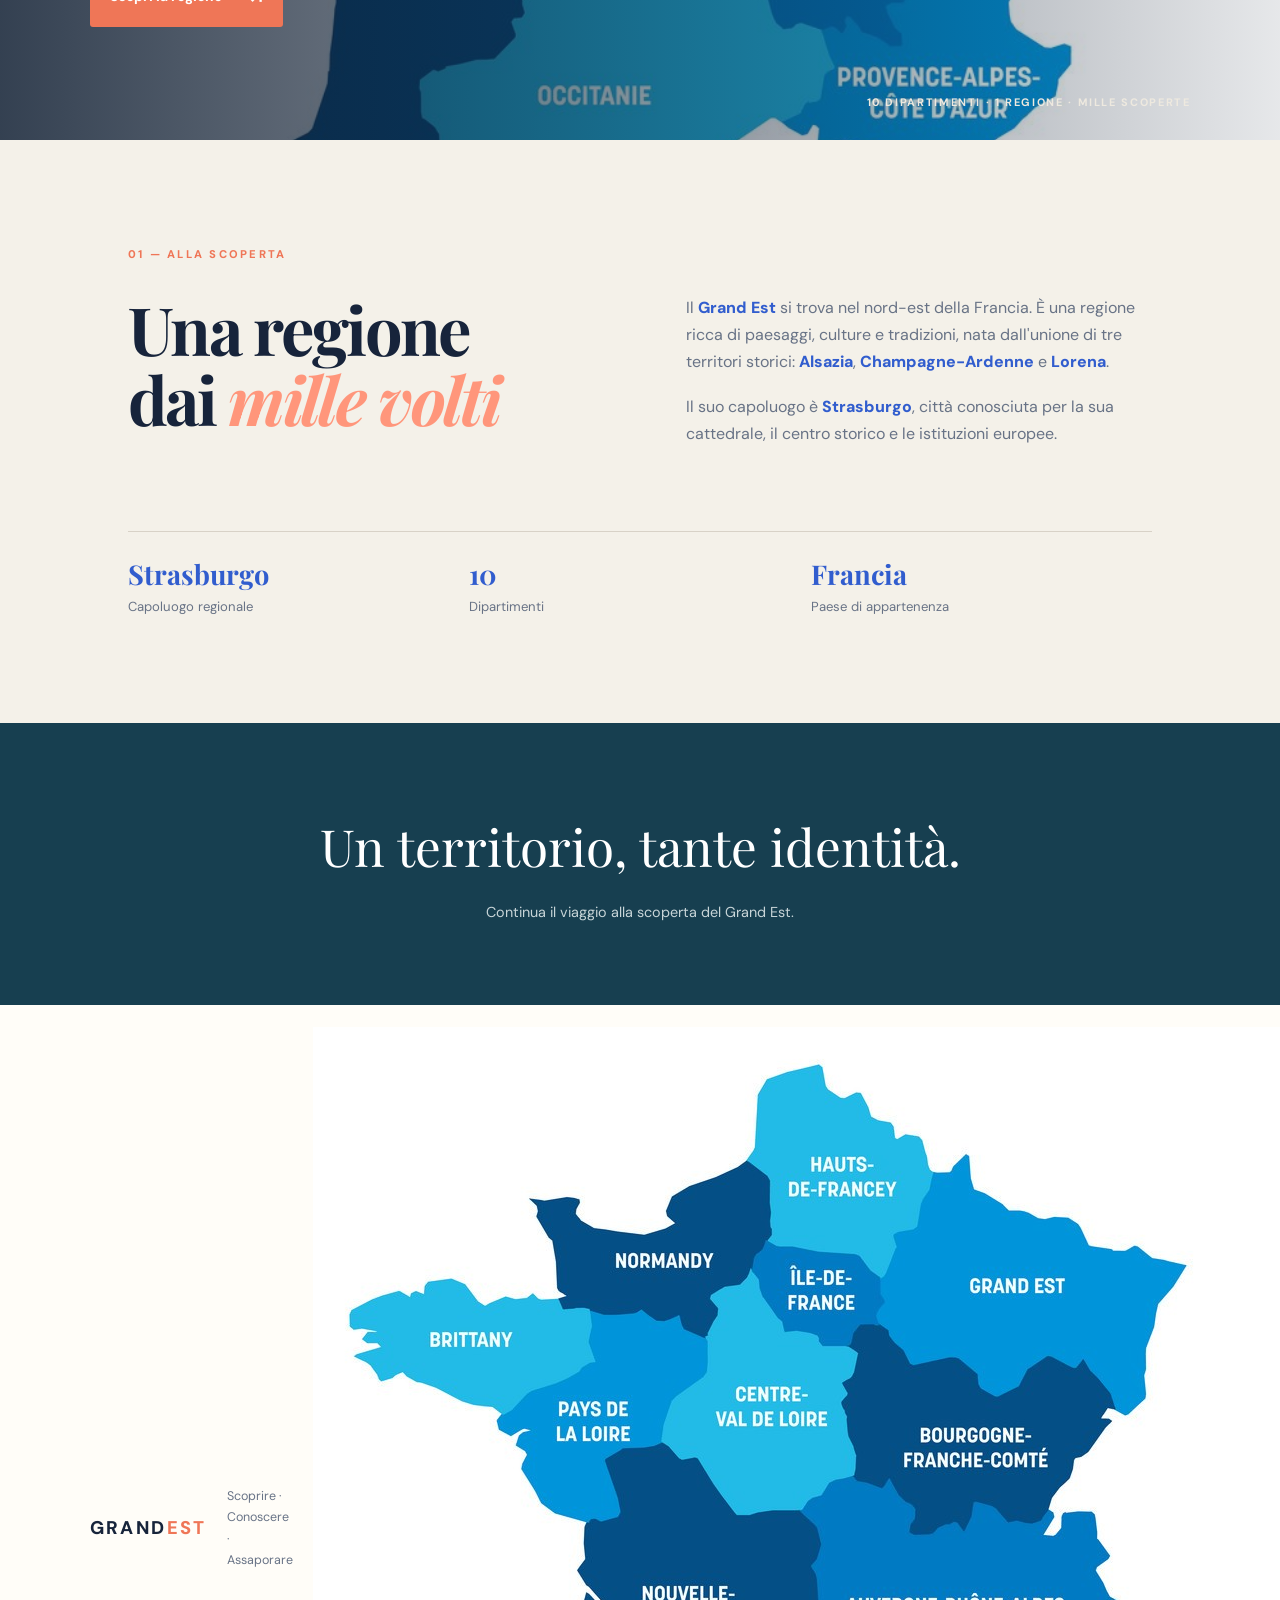
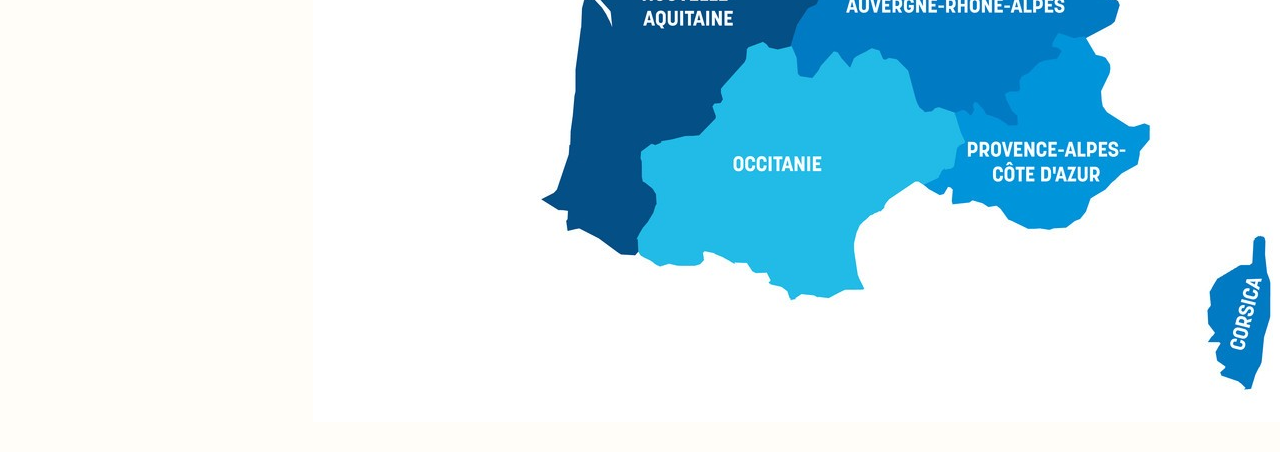
==== commit 31d01830: "Add clickable France map links to home" ====
--- a/index.html
+++ b/index.html
@@ -1,7 +1,7 @@
 <!DOCTYPE html>
 <html lang="it"><head><meta charset="UTF-8"><meta name="viewport" content="width=device-width, initial-scale=1.0"><meta name="description" content="Scopri il Grand Est, regione del nord-est della Francia."><title>Grand Est — La regione</title><link rel="stylesheet" href="style.css"></head>
 <body>
-<header class="site-header"><a class="logo" href="index.html">GRAND<span>EST</span></a><nav aria-label="Navigazione principale"><a class="active" href="index.html">La regione</a><a href="patrimonio.html">Patrimonio</a><a href="gastronomia.html">Gastronomia</a></nav></header>
+<header class="site-header"><a class="logo" href="index.html"><img class="logo-map" src="images/francia-mappa-regioni-hd.jpg" alt="">GRAND<span>EST</span></a><nav aria-label="Navigazione principale"><a class="active" href="index.html">La regione</a><a href="patrimonio.html">Patrimonio</a><a href="gastronomia.html">Gastronomia</a></nav></header>
 <main><section class="hero hero-region"><div class="hero-content"><p class="eyebrow">FRANCIA · NORD-EST</p><h1>Benvenuti<br>nel <em>Grand Est</em></h1><p class="hero-text">Una regione ricca di carattere, tra paesaggi, storia e tradizioni. Scopri il territorio che unisce tre antiche regioni francesi.</p><a class="button" href="#presentazione">Scopri la regione <span>↗</span></a></div><div class="hero-note">10 dipartimenti · 1 regione · mille scoperte</div></section>
 <section class="section intro" id="presentazione"><p class="section-kicker">01 — ALLA SCOPERTA</p><div class="intro-grid"><div><h2>Una regione<br>dai <em>mille volti</em></h2></div><div class="copy"><p>Il <strong class="key">Grand Est</strong> si trova nel nord-est della Francia. È una regione ricca di paesaggi, culture e tradizioni, nata dall'unione di tre territori storici: <strong class="key">Alsazia</strong>, <strong class="key">Champagne-Ardenne</strong> e <strong class="key">Lorena</strong>.</p><p>Il suo capoluogo è <strong class="key">Strasburgo</strong>, città conosciuta per la sua cattedrale, il centro storico e le istituzioni europee.</p></div></div><div class="facts"><div><strong>Strasburgo</strong><span>Capoluogo regionale</span></div><div><strong>10</strong><span>Dipartimenti</span></div><div><strong>Francia</strong><span>Paese di appartenenza</span></div></div></section><section class="closing"><p>Un territorio, tante identità.</p><span>Continua il viaggio alla scoperta del Grand Est.</span></section></main>
-<footer><a class="logo" href="index.html">GRAND<span>EST</span></a><p>Scoprire · Conoscere · Assaporare</p><a href="#" class="back-top">Torna all'inizio ↑</a></footer></body></html>+<footer><a class="logo" href="index.html">GRAND<span>EST</span></a><p>Scoprire · Conoscere · Assaporare</p><a class="home-map-link" href="index.html" aria-label="Torna alla prima pagina"><img src="images/francia-mappa-regioni-hd.jpg" alt="Torna alla prima pagina"></a></footer></body></html>
--- a/style.css
+++ b/style.css
@@ -1,111 +1,63 @@
-:root {
-  --ink: #202b28;
-  --muted: #66716b;
-  --cream: #f5f3ed;
-  --paper: #fffefa;
-  --green: #294b40;
-  --orange: #c47b4d;
-  --line: #deded5;
+@import url('https://fonts.googleapis.com/css2?family=DM+Sans:wght@400;500;600;700;800&family=Playfair+Display:ital,wght@0,600;0,700;1,600&display=swap');
+:root{--ink:#17243b;--muted:#687386;--cream:#f4f1e9;--paper:#fffdf8;--green:#173f50;--orange:#ef7657;--blue:#315dce;--line:#e4dfd4}
+*{box-sizing:border-box}html{scroll-behavior:smooth;scroll-padding-top:100px}
+body{margin:0;background:var(--paper);color:var(--ink);font:16px/1.7 "DM Sans",sans-serif}
+a{color:inherit;text-decoration:none}
+.site-header{position:sticky;top:0;z-index:20;min-height:82px;padding:0 7%;display:flex;align-items:center;justify-content:space-between;background:rgba(255,253,248,.96);backdrop-filter:blur(12px);border-bottom:1px solid var(--line)}
+.logo{font-size:1.15rem;font-weight:800;letter-spacing:.13em}.logo span{color:var(--orange)}
+nav{display:flex;align-items:center;gap:34px}nav a{font-size:.88rem;font-weight:700;color:#536075;position:relative;padding:8px 0;transition:color .2s}
+nav a:after{content:"";position:absolute;left:0;bottom:0;width:0;height:2px;background:var(--orange);transition:width .25s}
+nav a:hover,nav a.active{color:var(--blue)}nav a:hover:after,nav a.active:after{width:100%}
+.hero{min-height:620px;height:min(78vh,780px);position:relative;display:flex;align-items:center;padding:7%;color:white;background:#29465a center/cover;overflow:hidden}
+.hero-region{background-image:url("images/francia-mappa-regioni-hd.jpg")}
+.hero-heritage{background-image:url("images/strasburgo.jpg")}
+.hero-food{background-image:url("https://images.unsplash.com/photo-1547592180-85f173990554?auto=format&fit=crop&w=2000&q=85")}
+.hero:before{content:"";position:absolute;inset:0;background:linear-gradient(90deg,rgba(13,28,48,.84),rgba(13,28,48,.4) 62%,rgba(13,28,48,.1))}
+.hero-content{position:relative;max-width:720px}.eyebrow,.section-kicker,.food-number{font-size:.7rem;font-weight:800;letter-spacing:.2em;text-transform:uppercase}
+.eyebrow{color:#ffb59f}h1,h2,h3,p{margin-top:0}h1,h2{font-family:"Playfair Display",Georgia,serif;line-height:1.06}
+h1{font-size:clamp(3.7rem,8.5vw,7rem);letter-spacing:-.05em;margin:20px 0}h1 em,h2 em{color:#ff967b}
+.hero-text{max-width:490px;color:#f1f2f5;font-size:1.08rem}
+.button{display:inline-flex;gap:28px;align-items:center;margin-top:22px;padding:14px 20px;background:var(--orange);color:white;border-radius:3px;font-size:.86rem;font-weight:800;transition:transform .2s,background .2s}
+.button:hover{transform:translateY(-3px);background:#dc6045}.button span{font-size:1.2rem}
+.hero-note{position:absolute;right:7%;bottom:28px;font-size:.68rem;font-weight:700;letter-spacing:.15em;text-transform:uppercase;color:#eee9df}
+.section{padding:105px 10%}.section-kicker{color:var(--orange);margin-bottom:30px}
+.intro{background:var(--cream)}.intro-grid,.food-heading{display:grid;grid-template-columns:1fr 1fr;gap:9%}
+h2{font-size:clamp(2.8rem,5.2vw,4.8rem);letter-spacing:-.04em;margin-bottom:24px}
+.copy{max-width:600px;color:var(--muted)}.copy p{margin-bottom:18px}
+strong.key{color:var(--blue);font-weight:800}
+.facts{display:grid;grid-template-columns:repeat(3,1fr);margin-top:65px;border-top:1px solid #d8d2c7}
+.facts div{padding:24px 18px 0 0;display:flex;flex-direction:column;gap:4px}.facts strong{font:700 1.7rem "Playfair Display",serif;color:var(--blue)}.facts span{font-size:.82rem;color:var(--muted)}
+.content-grid{display:grid;grid-template-columns:.95fr 1.05fr;gap:8%;align-items:center}
+.feature-image{min-height:440px;position:relative;background-position:center;background-size:cover;border-radius:4px;box-shadow:18px 18px 0 #f0e9dd}
+.feature-image span{position:absolute;bottom:18px;left:18px;background:var(--paper);padding:10px 15px;font-size:.78rem;font-weight:800}
+.food{background:var(--cream)}.food-heading{align-items:end;margin-bottom:45px}.food-heading p{max-width:440px;color:var(--muted)}
+.food-grid{display:grid;grid-template-columns:repeat(3,1fr);gap:24px}
+.food-card{background:var(--paper);border:1px solid #e9e3d9;overflow:hidden;transition:transform .25s,box-shadow .25s}
+.food-card:hover{transform:translateY(-7px);box-shadow:0 18px 35px rgba(23,36,59,.09)}
+.food-number{padding:20px 22px 12px;color:var(--orange);font-size:.64rem}
+.food-photo{height:220px;overflow:hidden;background:#e9e3d9}.food-photo img{display:block;width:100%;height:100%;object-fit:cover;transition:transform .35s}.food-card:hover .food-photo img{transform:scale(1.04)}.photo-credit{margin-top:14px!important;font-size:.72rem!important;color:#8790a0!important}.photo-credit a{text-decoration:underline;color:var(--blue)}
+.food-photo span{font-size:2.2rem;filter:drop-shadow(0 2px 4px #0005)}
+.choucroute{background-image:linear-gradient(#0002,#0002),url("https://images.unsplash.com/photo-1547592180-85f173990554?auto=format&fit=crop&w=800&q=80")}
+.baeckeoffe{background-image:linear-gradient(#0002,#0002),url("https://images.unsplash.com/photo-1547592180-85f173990554?auto=format&fit=crop&w=800&q=80")}
+.tarte{background-image:linear-gradient(#0002,#0002),url("https://images.unsplash.com/photo-1488477181946-6428a0291777?auto=format&fit=crop&w=800&q=80")}
+.food-info{padding:23px 22px 28px}.food-info h3{font:600 1.5rem "Playfair Display",serif;margin-bottom:10px}.food-info p{color:var(--muted);font-size:.88rem;margin:0}
+.closing{padding:80px 20px;text-align:center;background:var(--green);color:white}.closing p{font-family:"Playfair Display",serif;font-size:clamp(2rem,4vw,3.4rem);margin-bottom:8px}.closing span{color:#c8d5d8;font-size:.9rem}
+footer{min-height:90px;padding:22px 7%;display:flex;align-items:center;justify-content:space-between;gap:20px}footer p{color:var(--muted);font-size:.78rem;margin:0}.back-top{font-size:.8rem;font-weight:700}
+@media(max-width:760px){.site-header{padding:15px 6%;min-height:unset;align-items:flex-start;gap:10px;flex-direction:column}nav{gap:18px;flex-wrap:wrap}nav a{font-size:.8rem}.hero{min-height:570px;height:auto;padding:85px 7%}.hero-note{left:7%;right:auto;font-size:.58rem}.section{padding:75px 7%}.intro-grid,.content-grid,.food-heading{grid-template-columns:1fr;gap:18px}.facts{margin-top:40px}.facts strong{font-size:1.25rem}.feature-image{min-height:320px;box-shadow:9px 9px 0 #f0e9dd}.food-grid{grid-template-columns:1fr;gap:18px}.food-photo{height:240px}footer{align-items:flex-start;flex-direction:column;padding:28px 7%}}
+@media(prefers-reduced-motion:reduce){html{scroll-behavior:auto}*,*:before,*:after{transition:none!important}}
+
+/* Transizione fluida tra le pagine (browser compatibili con View Transitions) */
+@view-transition{navigation:auto}
+::view-transition-old(root){animation:page-leave .28s ease both}
+::view-transition-new(root){animation:page-enter .42s cubic-bezier(.22,.8,.25,1) both}
+@keyframes page-enter{
+  from{opacity:0;transform:translateY(10px) scale(.995);filter:blur(3px)}
+  to{opacity:1;transform:translateY(0) scale(1);filter:blur(0)}
 }
-* { box-sizing: border-box; }
-html { scroll-behavior: smooth; }
-body { margin: 0; color: var(--ink); background: var(--paper); font-family: "DM Sans", sans-serif; line-height: 1.65; }
-a { color: inherit; text-decoration: none; }
-.site-header { height: 78px; padding: 0 7%; display: flex; align-items: center; justify-content: space-between; background: var(--paper); }
-.logo { font-size: 1.15rem; font-weight: 700; letter-spacing: .12em; }
-.logo span { color: var(--orange); }
-nav { display: flex; gap: 34px; }
-nav a { font-size: .88rem; color: #46534d; transition: color .2s; }
-nav a:hover, .back-top:hover { color: var(--orange); }
-.hero { min-height: 610px; height: min(76vh, 760px); position: relative; display: flex; align-items: center; padding: 7%; color: white; background: #52685e url("https://images.unsplash.com/photo-1500530855697-b586d89ba3ee?auto=format&fit=crop&w=2000&q=85") center 52%/cover; }
-.hero-shade { position: absolute; inset: 0; background: linear-gradient(90deg, rgba(15,31,27,.78), rgba(15,31,27,.28) 65%, rgba(15,31,27,.08)); }
-.hero-content { position: relative; max-width: 650px; }
-.eyebrow, .section-kicker, .food-number { font-size: .72rem; font-weight: 700; letter-spacing: .16em; }
-.eyebrow { color: #e9c6a8; }
-h1, h2, h3, p { margin-top: 0; }
-h1, h2 { font-family: "Playfair Display", Georgia, serif; line-height: 1.08; }
-h1 { margin: 20px 0; font-size: clamp(3.6rem, 8vw, 6.8rem); letter-spacing: -.045em; }
-h1 em, h2 em { color: #d99a70; font-weight: 600; }
-.hero-text { max-width: 430px; color: #f0f0e9; font-size: 1.08rem; }
-.button { display: inline-flex; gap: 28px; align-items: center; margin-top: 22px; padding: 14px 20px; background: #f5eee3; color: var(--ink); font-size: .88rem; font-weight: 700; }
-.button span { color: var(--orange); font-size: 1.2rem; }
-.hero-note { position: absolute; right: 7%; bottom: 30px; font-size: .72rem; letter-spacing: .12em; color: #eee9df; text-transform: uppercase; }
-.section { padding: 110px 10%; }
-.section-kicker { color: var(--orange); margin-bottom: 36px; }
-.intro { background: var(--cream); }
-.intro-grid, .food-heading { display: grid; grid-template-columns: 1fr 1fr; gap: 8%; }
-h2 { font-size: clamp(2.8rem, 5vw, 4.5rem); letter-spacing: -.04em; margin-bottom: 24px; }
-.intro-copy { max-width: 540px; color: var(--muted); }
-.intro-copy strong { color: var(--green); }
-.facts { display: grid; grid-template-columns: repeat(3, 1fr); margin-top: 70px; border-top: 1px solid var(--line); }
-.facts div { padding: 25px 20px 0 0; display: flex; flex-direction: column; gap: 5px; }
-.facts strong { font-family: "Playfair Display", serif; font-size: 1.7rem; color: var(--green); }
-.facts span { font-size: .82rem; color: var(--muted); }
-.heritage-grid { display: grid; grid-template-columns: .9fr 1.1fr; gap: 8%; align-items: center; }
-.heritage-copy p { color: var(--muted); max-width: 470px; }
-.heritage-image { min-height: 440px; position: relative; background: #8b8c76 url("https://images.unsplash.com/photo-1470770841072-f978cf4d019e?auto=format&fit=crop&w=1200&q=85") center/cover; }
-.heritage-image span { position: absolute; bottom: 18px; left: 18px; background: var(--paper); padding: 10px 15px; font-size: .8rem; font-weight: 700; }
-.food { background: var(--cream); }
-.food-heading { align-items: end; margin-bottom: 48px; }
-.food-heading p { max-width: 420px; color: var(--muted); margin-bottom: 28px; }
-.food-grid { display: grid; grid-template-columns: repeat(3, 1fr); gap: 22px; }
-.food-card { background: var(--paper); }
-.food-number { padding: 20px 20px 12px; color: var(--orange); font-size: .65rem; }
-.food-photo { height: 210px; display: grid; place-items: center; background-size: cover; background-position: center; }
-.food-photo span { font-size: 2.2rem; filter: drop-shadow(0 2px 4px rgba(0,0,0,.25)); }
-.choucroute { background-image: linear-gradient(#0002,#0002), url("https://images.unsplash.com/photo-1547592180-85f173990554?auto=format&fit=crop&w=800&q=80"); }
-.baeckeoffe { background-image: linear-gradient(#0002,#0002), url("https://images.unsplash.com/photo-1547592180-85f173990554?auto=format&fit=crop&w=800&q=80"); }
-.tarte { background-image: linear-gradient(#0002,#0002), url("https://images.unsplash.com/photo-1488477181946-6428a0291777?auto=format&fit=crop&w=800&q=80"); }
-.food-info { padding: 23px 22px 28px; }
-.food-info h3 { font-family: "Playfair Display", serif; font-size: 1.45rem; margin-bottom: 10px; }
-.food-info p { color: var(--muted); font-size: .88rem; margin-bottom: 0; }
-.closing { padding: 80px 20px; text-align: center; background: var(--green); color: white; }
-.closing p { font-family: "Playfair Display", serif; font-size: clamp(2rem, 4vw, 3.2rem); margin-bottom: 8px; }
-.closing span { color: #d9c7b5; font-size: .9rem; }
-footer { min-height: 90px; padding: 22px 7%; display: flex; align-items: center; justify-content: space-between; gap: 20px; }
-footer p { color: var(--muted); font-size: .78rem; margin: 0; }
-.back-top { font-size: .8rem; }
-@media (max-width: 760px) {
-  .site-header { height: auto; min-height: 72px; padding: 18px 6%; align-items: flex-start; gap: 16px; flex-direction: column; }
-  nav { gap: 18px; flex-wrap: wrap; }
-  .hero { min-height: 590px; height: auto; padding: 90px 7%; }
-  .hero-note { left: 7%; right: auto; font-size: .6rem; }
-  .section { padding: 75px 7%; }
-  .intro-grid, .heritage-grid, .food-heading { grid-template-columns: 1fr; gap: 18px; }
-  .facts { margin-top: 40px; }
-  .facts div { padding-right: 8px; }
-  .facts strong { font-size: 1.25rem; }
-  .heritage-image { min-height: 320px; }
-  .food-grid { grid-template-columns: 1fr; gap: 18px; }
-  .food-photo { height: 240px; }
-  footer { align-items: flex-start; flex-direction: column; padding: 28px 7%; }
+@keyframes page-leave{
+  from{opacity:1;transform:translateY(0)}
+  to{opacity:0;transform:translateY(-5px)}
 }
-@media (prefers-reduced-motion: reduce) { html { scroll-behavior: auto; } * { transition: none !important; } }
-/* Redesign: magazine di viaggio contemporaneo */
-:root{--ink:#17243b;--muted:#687386;--cream:#f4f1e9;--paper:#fffdf8;--green:#173f50;--orange:#ef7657;--line:#e4dfd4;--blue:#315dce}
-body{color:var(--ink);background:var(--paper)}
-.site-header{min-height:84px;border-bottom:1px solid var(--line)}
-.logo{font-weight:800}.logo span,.section-kicker,.food-number{color:var(--orange)}
-nav a{font-weight:600;position:relative}nav a:hover{color:var(--blue)}
-nav a:after{content:"";display:block;width:0;height:2px;margin-top:5px;background:var(--orange);transition:width .25s}
-nav a:hover:after{width:100%}
-.hero{min-height:650px;height:min(82vh,820px);overflow:hidden}
-.hero-shade{background:linear-gradient(90deg,rgba(13,28,48,.84),rgba(13,28,48,.42) 58%,rgba(13,28,48,.08))}
-.eyebrow{color:#ffb59f}h1{font-size:clamp(3.8rem,9vw,7.5rem);letter-spacing:-.055em}
-h1 em,h2 em{color:#ff967b}
-.button{background:var(--orange);color:white;border-radius:3px;font-weight:800;transition:transform .2s,background .2s}
-.button:hover{transform:translateY(-3px);background:#dc6045}.button span{color:white}
-.section{padding-top:118px;padding-bottom:118px}
-.intro,.food{background:var(--cream)}h2{font-size:clamp(2.9rem,5.3vw,5rem)}
-.intro-copy,.heritage-copy p,.food-heading p{color:var(--muted)}
-.intro-copy strong,.facts strong{color:var(--blue)}
-.facts{border-top-color:#d8d2c7}
-.heritage-image{border-radius:4px;box-shadow:18px 18px 0 #f0e9dd}
-.heritage-image span{font-weight:800;letter-spacing:.04em}
-.food-grid{gap:24px}
-.food-card{border:1px solid #e9e3d9;overflow:hidden;transition:transform .25s,box-shadow .25s}
-.food-card:hover{transform:translateY(-7px);box-shadow:0 18px 35px rgba(23,36,59,.09)}
-.food-info h3{font-size:1.55rem}.food-info p{color:var(--muted)}
-.closing{background:var(--green);padding:95px 20px}.closing span{color:#c8d5d8}
-.back-top{font-weight:700;transition:color .2s}.back-top:hover{color:var(--orange)}
-@media(max-width:760px){.site-header{min-height:72px}.section{padding-top:78px;padding-bottom:78px}.heritage-image{box-shadow:9px 9px 0 #f0e9dd}.food-grid{gap:19px}}
+@media(prefers-reduced-motion:reduce){
+  ::view-transition-old(root),::view-transition-new(root){animation:none}
+}
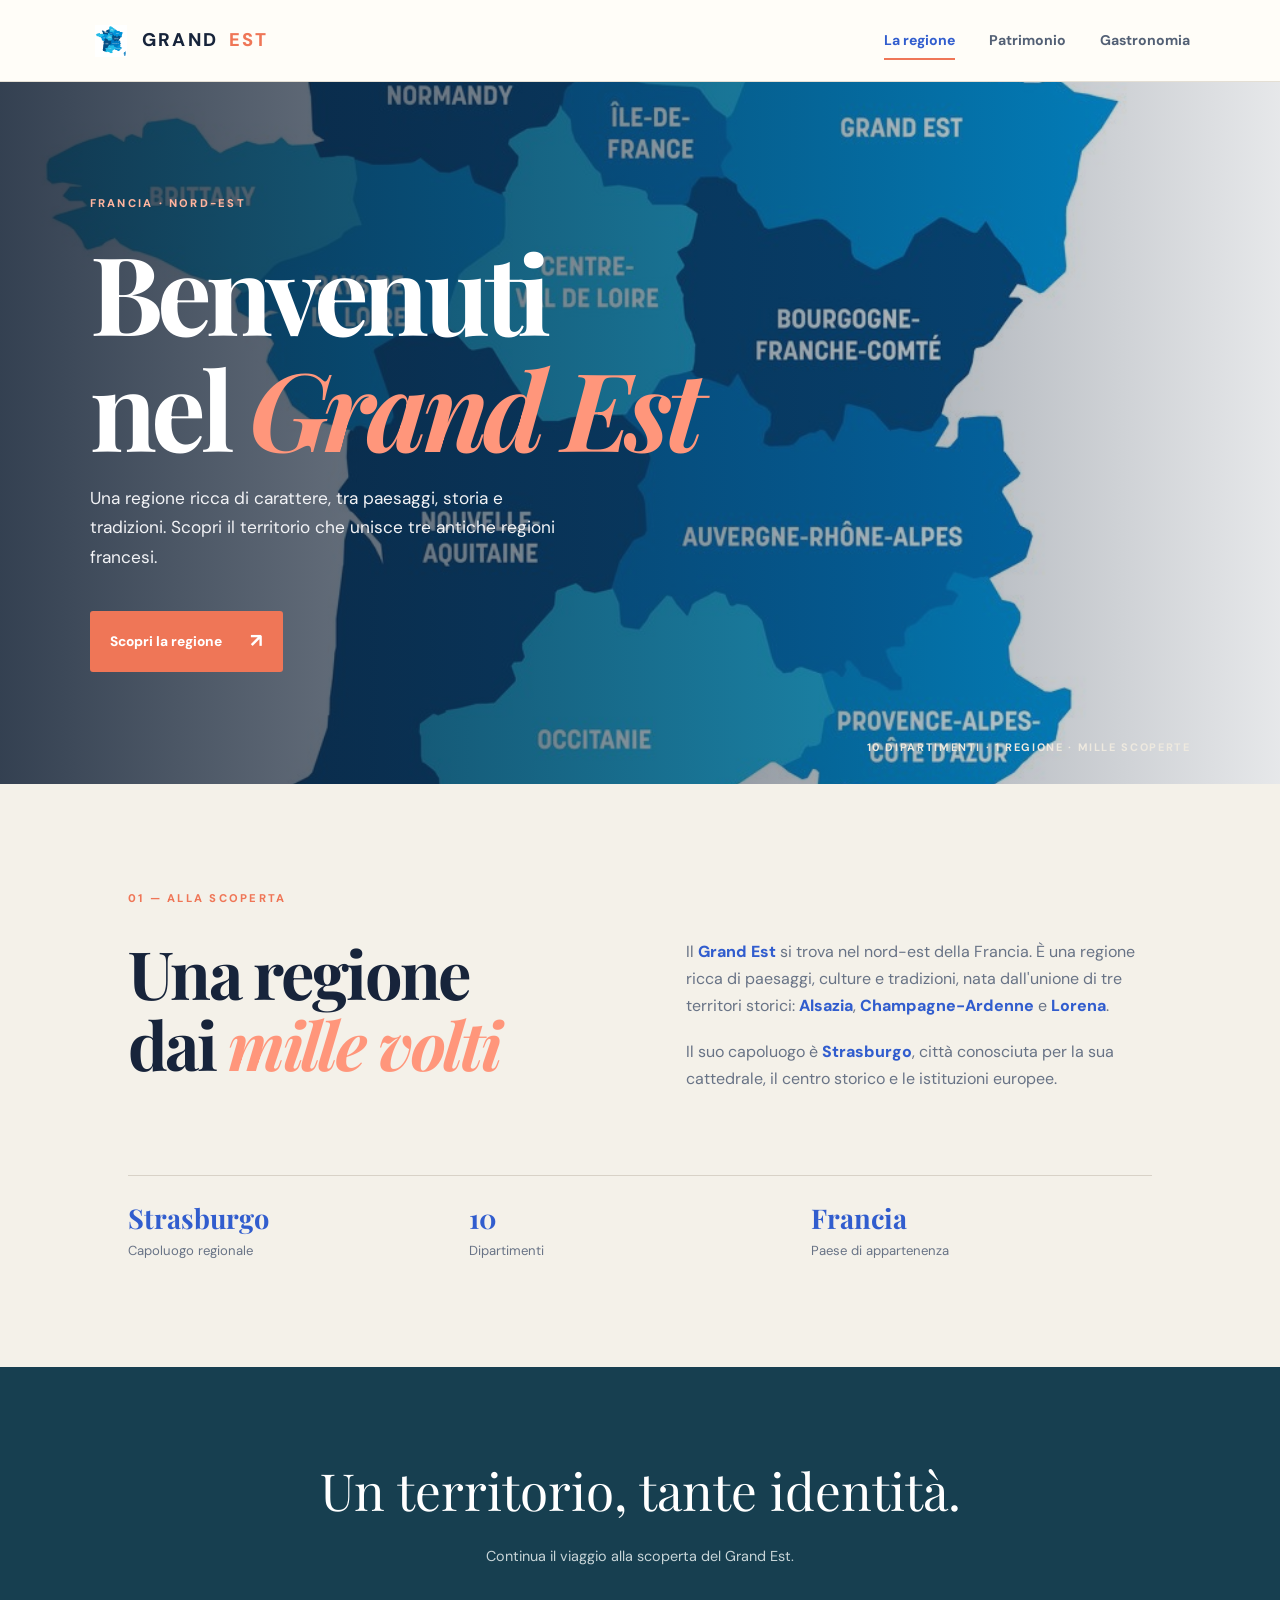
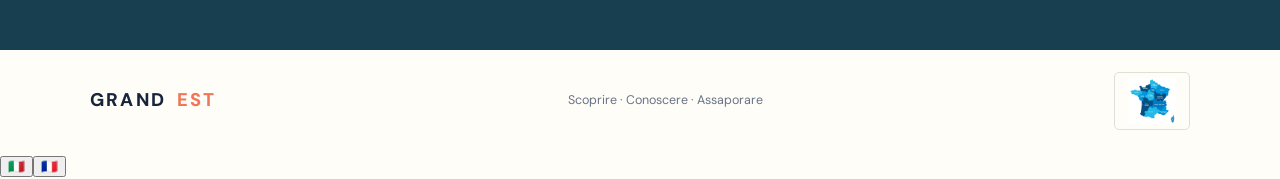
==== commit 06c3bdf1: "Add persistent Italian/French language selector" ====
--- a/index.html
+++ b/index.html
@@ -4,4 +4,4 @@
 <header class="site-header"><a class="logo" href="index.html"><img class="logo-map" src="images/francia-mappa-regioni-hd.jpg" alt="">GRAND<span>EST</span></a><nav aria-label="Navigazione principale"><a class="active" href="index.html">La regione</a><a href="patrimonio.html">Patrimonio</a><a href="gastronomia.html">Gastronomia</a></nav></header>
 <main><section class="hero hero-region"><div class="hero-content"><p class="eyebrow">FRANCIA · NORD-EST</p><h1>Benvenuti<br>nel <em>Grand Est</em></h1><p class="hero-text">Una regione ricca di carattere, tra paesaggi, storia e tradizioni. Scopri il territorio che unisce tre antiche regioni francesi.</p><a class="button" href="#presentazione">Scopri la regione <span>↗</span></a></div><div class="hero-note">10 dipartimenti · 1 regione · mille scoperte</div></section>
 <section class="section intro" id="presentazione"><p class="section-kicker">01 — ALLA SCOPERTA</p><div class="intro-grid"><div><h2>Una regione<br>dai <em>mille volti</em></h2></div><div class="copy"><p>Il <strong class="key">Grand Est</strong> si trova nel nord-est della Francia. È una regione ricca di paesaggi, culture e tradizioni, nata dall'unione di tre territori storici: <strong class="key">Alsazia</strong>, <strong class="key">Champagne-Ardenne</strong> e <strong class="key">Lorena</strong>.</p><p>Il suo capoluogo è <strong class="key">Strasburgo</strong>, città conosciuta per la sua cattedrale, il centro storico e le istituzioni europee.</p></div></div><div class="facts"><div><strong>Strasburgo</strong><span>Capoluogo regionale</span></div><div><strong>10</strong><span>Dipartimenti</span></div><div><strong>Francia</strong><span>Paese di appartenenza</span></div></div></section><section class="closing"><p>Un territorio, tante identità.</p><span>Continua il viaggio alla scoperta del Grand Est.</span></section></main>
-<footer><a class="logo" href="index.html">GRAND<span>EST</span></a><p>Scoprire · Conoscere · Assaporare</p><a class="home-map-link" href="index.html" aria-label="Torna alla prima pagina"><img src="images/francia-mappa-regioni-hd.jpg" alt="Torna alla prima pagina"></a></footer></body></html>+<footer><a class="logo" href="index.html">GRAND<span>EST</span></a><p>Scoprire · Conoscere · Assaporare</p><a class="home-map-link" href="index.html" aria-label="Torna alla prima pagina"><img src="images/francia-mappa-regioni-hd.jpg" alt="Torna alla prima pagina"></a></footer><div class="language-switch" role="group" aria-label="Seleziona la lingua"><button type="button" data-lang="it" aria-label="Italiano" title="Italiano">🇮🇹</button><button type="button" data-lang="fr" aria-label="Français" title="Français">🇫🇷</button></div><script src="language.js" defer></script></body></html>
--- a/style.css
+++ b/style.css
@@ -61,3 +61,12 @@
 @media(prefers-reduced-motion:reduce){
   ::view-transition-old(root),::view-transition-new(root){animation:none}
 }
+
+/* Mini-mappa cliccabile per tornare alla home */
+.logo{display:inline-flex;align-items:center;gap:10px}
+.logo-map{width:42px;height:32px;object-fit:contain;border-radius:3px;transition:transform .2s}
+.logo:hover .logo-map{transform:scale(1.08)}
+.home-map-link{display:inline-flex;align-items:center;justify-content:center;width:76px;height:58px;padding:5px;border:1px solid var(--line);border-radius:5px;background:var(--paper);transition:transform .2s,box-shadow .2s}
+.home-map-link img{width:100%;height:100%;object-fit:contain}
+.home-map-link:hover{transform:translateY(-3px);box-shadow:0 7px 18px rgba(23,36,59,.12)}
+@media(max-width:760px){.logo-map{width:36px;height:28px}.home-map-link{width:64px;height:48px;align-self:flex-end}}
